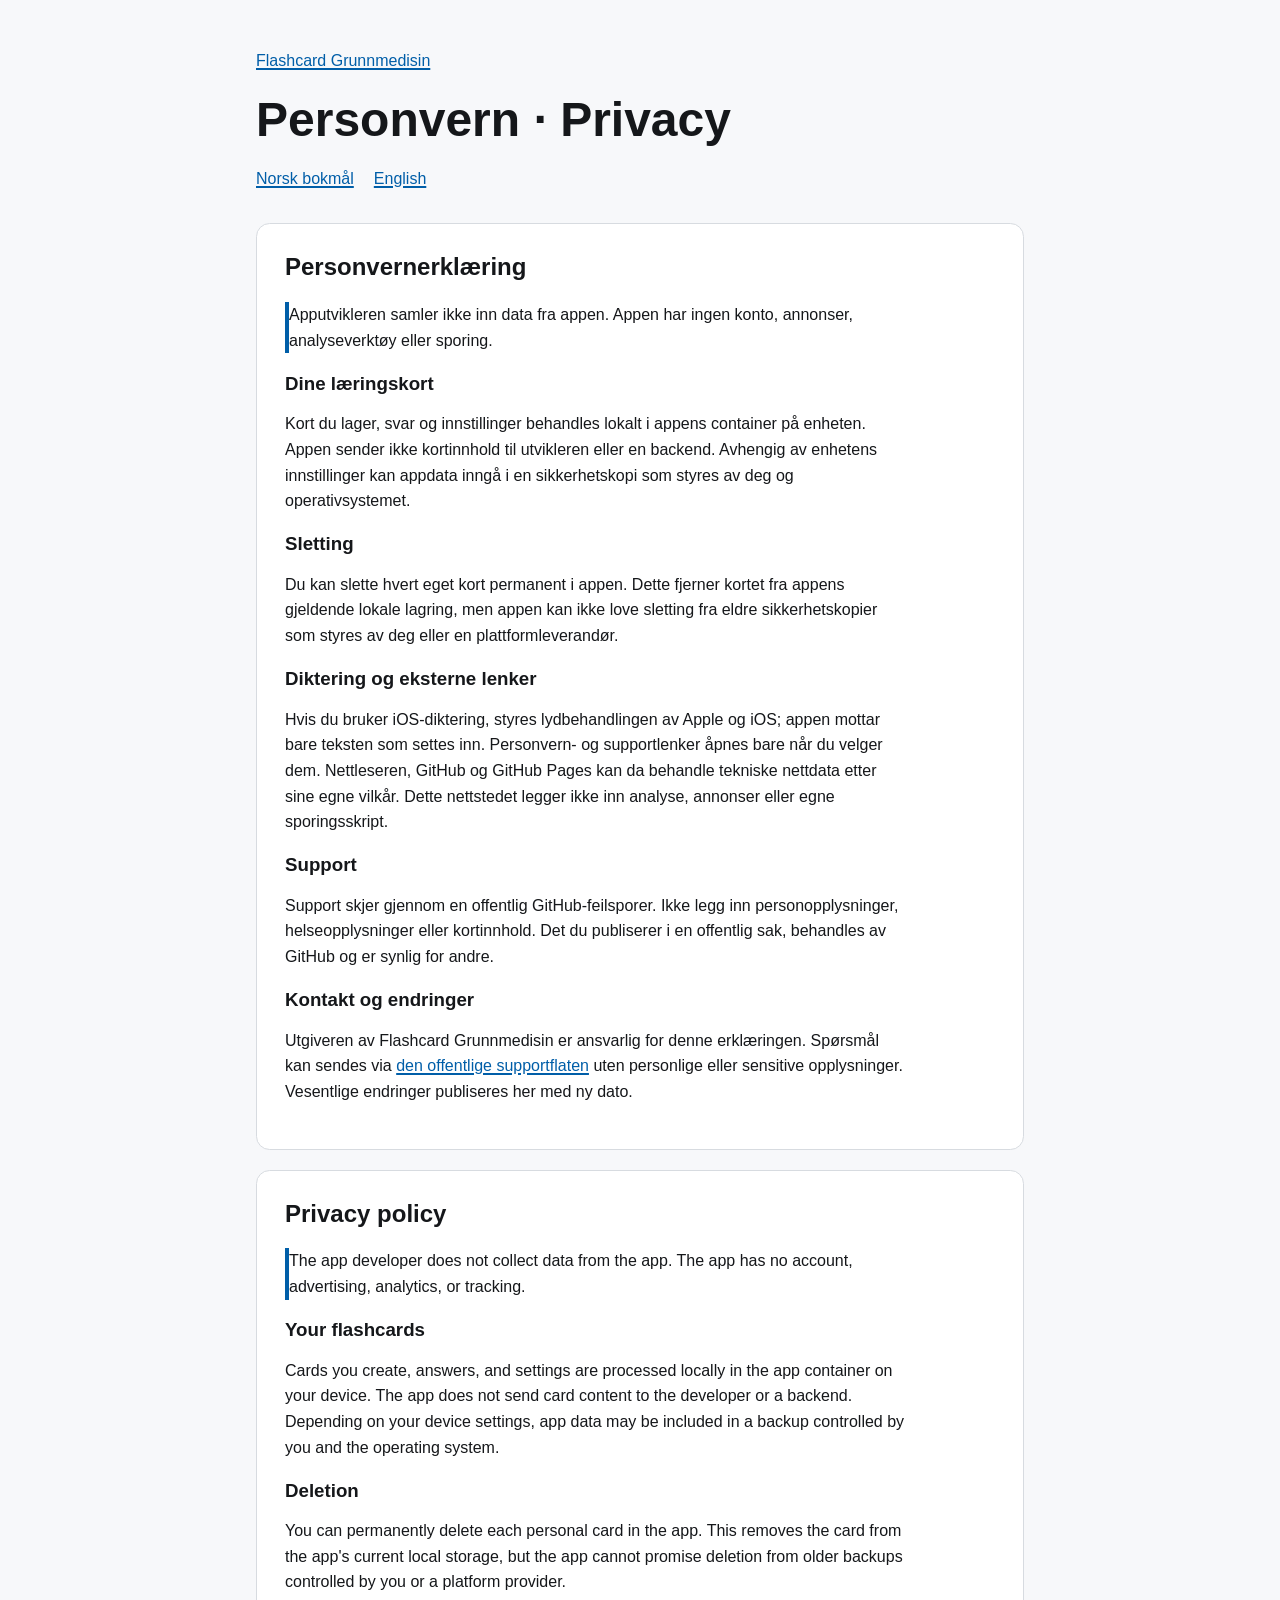
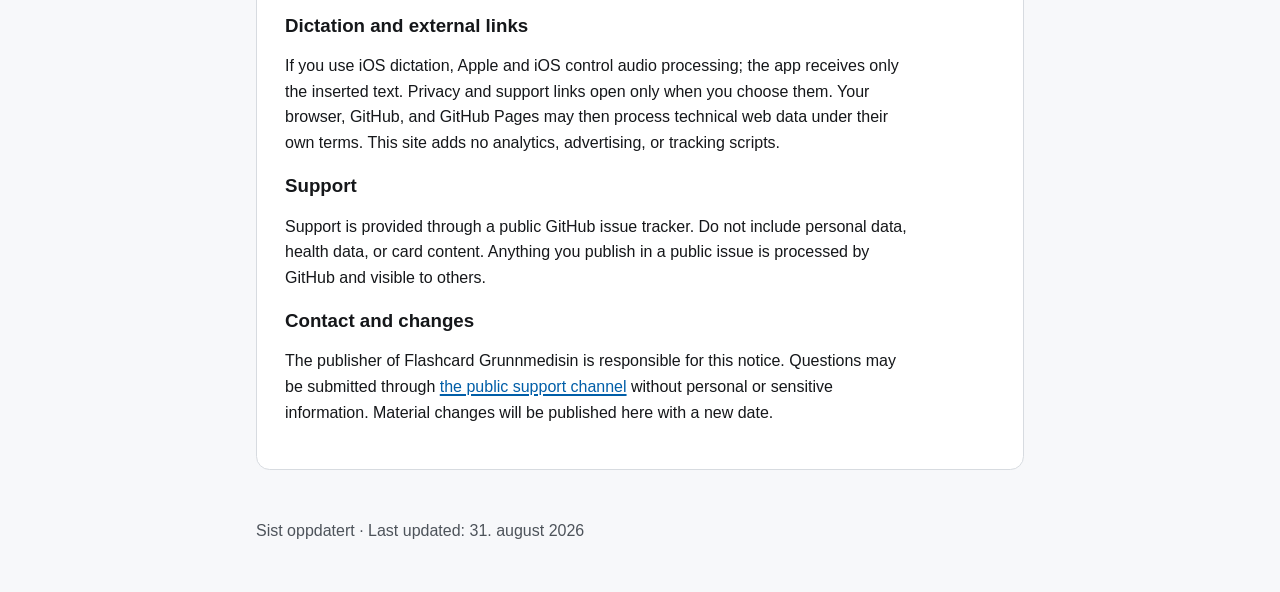
==== privacy/index.html @ 8dfd550e "Add bilingual privacy and support site" ====
<!doctype html>
<html lang="nb">
  <head>
    <meta charset="utf-8">
    <meta name="viewport" content="width=device-width, initial-scale=1">
    <meta name="description" content="Personvernerklæring for Flashcard Grunnmedisin.">
    <title>Personvern – Flashcard Grunnmedisin</title>
    <link rel="stylesheet" href="../styles.css">
  </head>
  <body>
    <a class="skip-link" href="#innhold">Hopp til innhold</a>
    <header>
      <p><a href="../">Flashcard Grunnmedisin</a></p>
      <h1>Personvern · <span lang="en">Privacy</span></h1>
      <ul class="language-links" aria-label="Språkvalg">
        <li><a href="#norsk" lang="nb">Norsk bokmål</a></li>
        <li><a href="#english" lang="en">English</a></li>
      </ul>
    </header>
    <main id="innhold">
      <section id="norsk" lang="nb" aria-labelledby="norsk-tittel">
        <h2 id="norsk-tittel">Personvernerklæring</h2>
        <p class="notice">
          Apputvikleren samler ikke inn data fra appen. Appen har ingen konto, annonser,
          analyseverktøy eller sporing.
        </p>

        <h3>Dine læringskort</h3>
        <p>
          Kort du lager, svar og innstillinger behandles lokalt i appens container på
          enheten. Appen sender ikke kortinnhold til utvikleren eller en backend. Avhengig
          av enhetens innstillinger kan appdata inngå i en sikkerhetskopi som styres av deg
          og operativsystemet.
        </p>

        <h3>Sletting</h3>
        <p>
          Du kan slette hvert eget kort permanent i appen. Dette fjerner kortet fra appens
          gjeldende lokale lagring, men appen kan ikke love sletting fra eldre sikkerhetskopier
          som styres av deg eller en plattformleverandør.
        </p>

        <h3>Diktering og eksterne lenker</h3>
        <p>
          Hvis du bruker iOS-diktering, styres lydbehandlingen av Apple og iOS; appen mottar
          bare teksten som settes inn. Personvern- og supportlenker åpnes bare når du velger
          dem. Nettleseren, GitHub og GitHub Pages kan da behandle tekniske nettdata etter
          sine egne vilkår. Dette nettstedet legger ikke inn analyse, annonser eller egne
          sporingsskript.
        </p>

        <h3>Support</h3>
        <p>
          Support skjer gjennom en offentlig GitHub-feilsporer. Ikke legg inn personopplysninger,
          helseopplysninger eller kortinnhold. Det du publiserer i en offentlig sak, behandles
          av GitHub og er synlig for andre.
        </p>

        <h3>Kontakt og endringer</h3>
        <p>
          Utgiveren av Flashcard Grunnmedisin er ansvarlig for denne erklæringen. Spørsmål kan
          sendes via <a href="https://github.com/matsamlie-afk/flashcard-grunnmedisin-support/issues/new">den offentlige supportflaten</a>
          uten personlige eller sensitive opplysninger. Vesentlige endringer publiseres her med
          ny dato.
        </p>
      </section>

      <section id="english" lang="en" aria-labelledby="english-title">
        <h2 id="english-title">Privacy policy</h2>
        <p class="notice">
          The app developer does not collect data from the app. The app has no account,
          advertising, analytics, or tracking.
        </p>

        <h3>Your flashcards</h3>
        <p>
          Cards you create, answers, and settings are processed locally in the app container
          on your device. The app does not send card content to the developer or a backend.
          Depending on your device settings, app data may be included in a backup controlled
          by you and the operating system.
        </p>

        <h3>Deletion</h3>
        <p>
          You can permanently delete each personal card in the app. This removes the card
          from the app's current local storage, but the app cannot promise deletion from older
          backups controlled by you or a platform provider.
        </p>

        <h3>Dictation and external links</h3>
        <p>
          If you use iOS dictation, Apple and iOS control audio processing; the app receives
          only the inserted text. Privacy and support links open only when you choose them.
          Your browser, GitHub, and GitHub Pages may then process technical web data under
          their own terms. This site adds no analytics, advertising, or tracking scripts.
        </p>

        <h3>Support</h3>
        <p>
          Support is provided through a public GitHub issue tracker. Do not include personal
          data, health data, or card content. Anything you publish in a public issue is
          processed by GitHub and visible to others.
        </p>

        <h3>Contact and changes</h3>
        <p>
          The publisher of Flashcard Grunnmedisin is responsible for this notice. Questions
          may be submitted through <a href="https://github.com/matsamlie-afk/flashcard-grunnmedisin-support/issues/new">the public support channel</a>
          without personal or sensitive information. Material changes will be published here
          with a new date.
        </p>
      </section>
    </main>
    <footer>
      <p>Sist oppdatert · <span lang="en">Last updated:</span> <time datetime="2026-08-31">31. august 2026</time></p>
    </footer>
  </body>
</html>
---- styles.css ----
:root {
  color-scheme: light dark;
  --background: #f7f8fa;
  --surface: #ffffff;
  --text: #15171a;
  --muted: #4d535a;
  --accent: #005ea8;
  --border: #d7dbe0;
  font-family: -apple-system, BlinkMacSystemFont, "Segoe UI", sans-serif;
}

@media (prefers-color-scheme: dark) {
  :root {
    --background: #111315;
    --surface: #1c1f22;
    --text: #f5f7f9;
    --muted: #c1c7ce;
    --accent: #71bdff;
    --border: #3d4349;
  }
}

* {
  box-sizing: border-box;
}

html {
  font-size: 100%;
}

body {
  margin: 0;
  background: var(--background);
  color: var(--text);
  font-size: 1rem;
  line-height: 1.6;
}

a {
  color: var(--accent);
  text-decoration-thickness: 0.1em;
  text-underline-offset: 0.15em;
}

a:focus-visible {
  outline: 0.2rem solid var(--accent);
  outline-offset: 0.2rem;
  border-radius: 0.15rem;
}

.skip-link {
  position: absolute;
  left: 1rem;
  top: -5rem;
  padding: 0.75rem 1rem;
  background: var(--surface);
  color: var(--text);
  border: 0.125rem solid var(--accent);
  z-index: 10;
}

.skip-link:focus {
  top: 1rem;
}

header,
main,
footer {
  width: min(100% - 2rem, 48rem);
  margin-inline: auto;
}

header {
  padding-block: 2rem 1rem;
}

main {
  display: grid;
  gap: 1.25rem;
  padding-bottom: 2rem;
}

section,
.card {
  padding: clamp(1rem, 3vw, 1.75rem);
  background: var(--surface);
  border: 0.0625rem solid var(--border);
  border-radius: 0.85rem;
}

h1,
h2,
h3 {
  line-height: 1.25;
}

h1 {
  margin: 0 0 0.5rem;
  font-size: clamp(2rem, 7vw, 3rem);
}

h2 {
  margin-top: 0;
}

h3 {
  margin-bottom: 0.25rem;
}

p,
ul,
ol {
  max-width: 70ch;
}

.lede,
.meta {
  color: var(--muted);
}

.language-links,
.page-links {
  display: flex;
  flex-wrap: wrap;
  gap: 0.75rem 1.25rem;
  padding: 0;
  list-style: none;
}

.notice {
  border-left: 0.3rem solid var(--accent);
}

footer {
  padding-block: 0 2rem;
  color: var(--muted);
}

@media (forced-colors: active) {
  section,
  .card {
    border: 0.125rem solid CanvasText;
  }
}
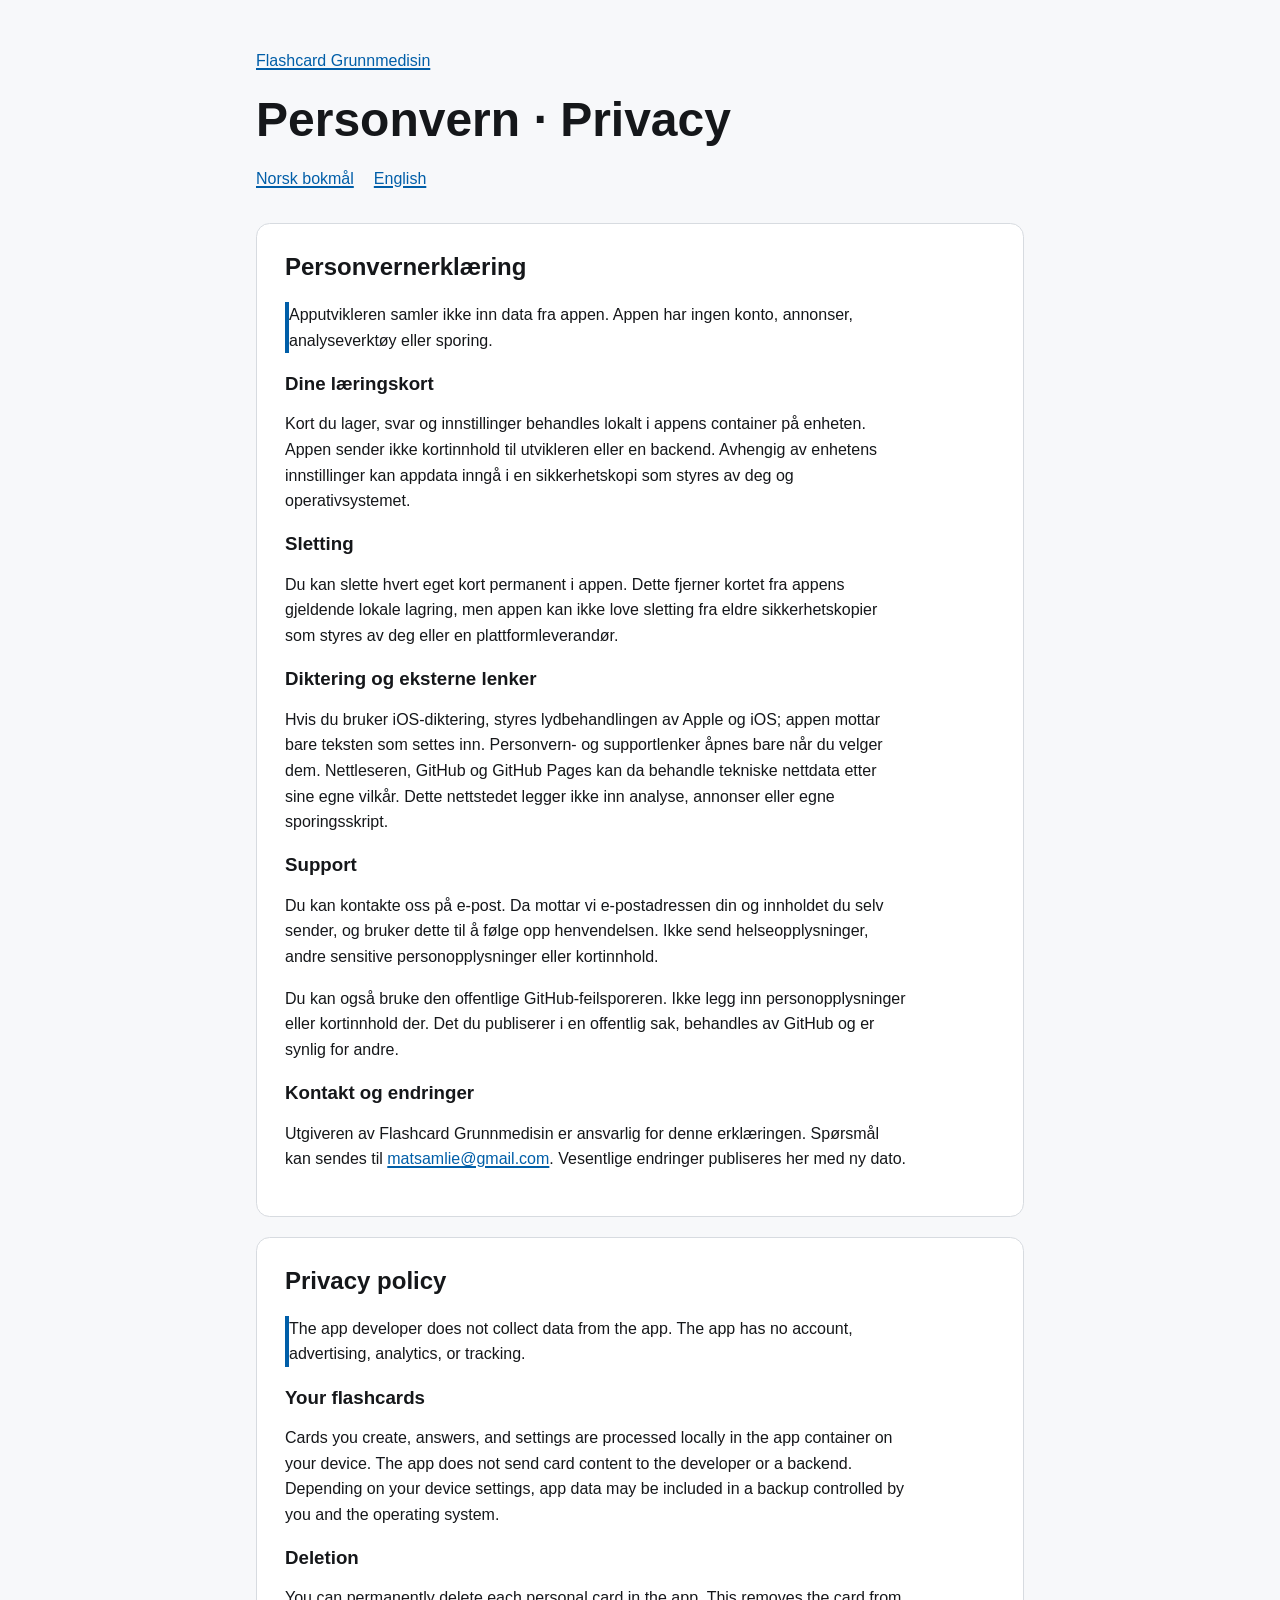
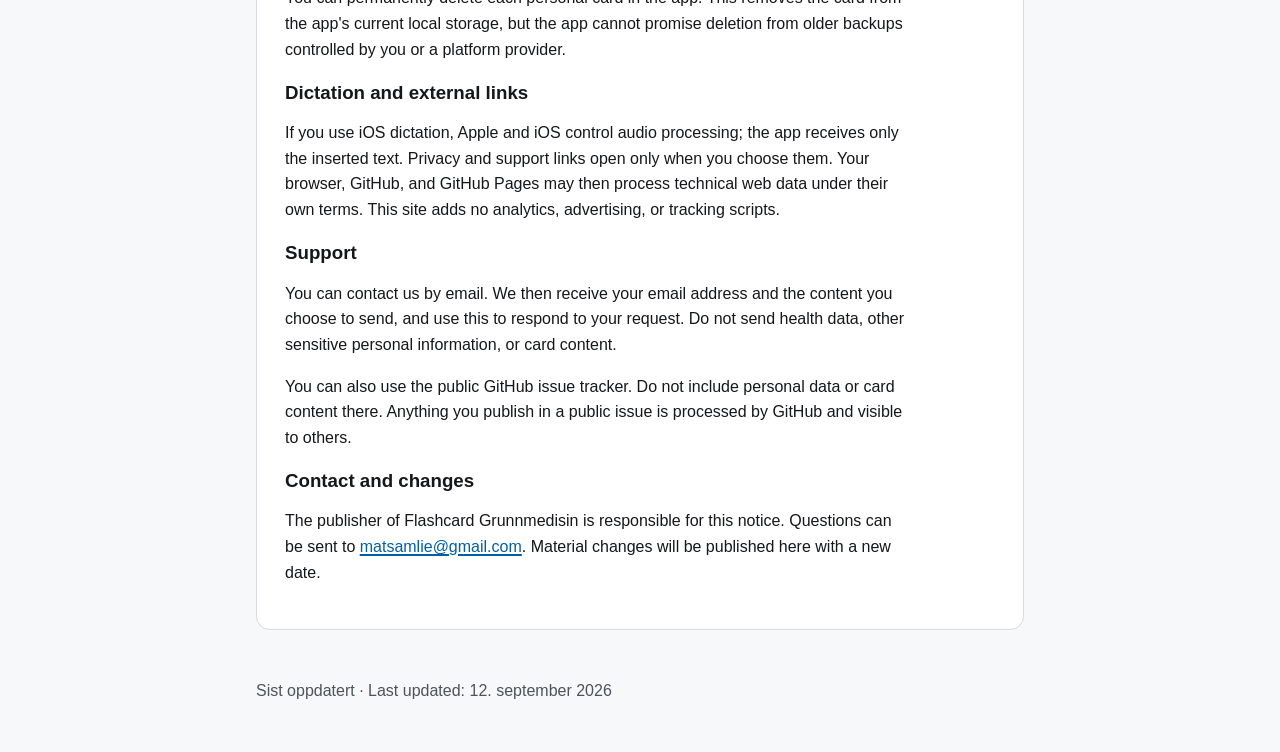
==== commit 6f3d116e: "Add approved email support contact in both languages" ====
--- a/privacy/index.html
+++ b/privacy/index.html
@@ -5,6 +5,7 @@
     <meta name="viewport" content="width=device-width, initial-scale=1">
     <meta name="description" content="Personvernerklæring for Flashcard Grunnmedisin.">
     <title>Personvern – Flashcard Grunnmedisin</title>
+    <link rel="icon" href="../favicon.svg" type="image/svg+xml">
     <link rel="stylesheet" href="../styles.css">
   </head>
   <body>
@@ -51,17 +52,21 @@
 
         <h3>Support</h3>
         <p>
-          Support skjer gjennom en offentlig GitHub-feilsporer. Ikke legg inn personopplysninger,
-          helseopplysninger eller kortinnhold. Det du publiserer i en offentlig sak, behandles
+          Du kan kontakte oss på e-post. Da mottar vi e-postadressen din og innholdet du selv
+          sender, og bruker dette til å følge opp henvendelsen. Ikke send helseopplysninger,
+          andre sensitive personopplysninger eller kortinnhold.
+        </p>
+        <p>
+          Du kan også bruke den offentlige GitHub-feilsporeren. Ikke legg inn personopplysninger
+          eller kortinnhold der. Det du publiserer i en offentlig sak, behandles
           av GitHub og er synlig for andre.
         </p>
 
         <h3>Kontakt og endringer</h3>
         <p>
           Utgiveren av Flashcard Grunnmedisin er ansvarlig for denne erklæringen. Spørsmål kan
-          sendes via <a href="https://github.com/matsamlie-afk/flashcard-grunnmedisin-support/issues/new">den offentlige supportflaten</a>
-          uten personlige eller sensitive opplysninger. Vesentlige endringer publiseres her med
-          ny dato.
+          sendes til <a href="mailto:matsamlie@gmail.com">matsamlie@gmail.com</a>.
+          Vesentlige endringer publiseres her med ny dato.
         </p>
       </section>
 
@@ -97,22 +102,26 @@
 
         <h3>Support</h3>
         <p>
-          Support is provided through a public GitHub issue tracker. Do not include personal
-          data, health data, or card content. Anything you publish in a public issue is
+          You can contact us by email. We then receive your email address and the content
+          you choose to send, and use this to respond to your request. Do not send health
+          data, other sensitive personal information, or card content.
+        </p>
+        <p>
+          You can also use the public GitHub issue tracker. Do not include personal data
+          or card content there. Anything you publish in a public issue is
           processed by GitHub and visible to others.
         </p>
 
         <h3>Contact and changes</h3>
         <p>
           The publisher of Flashcard Grunnmedisin is responsible for this notice. Questions
-          may be submitted through <a href="https://github.com/matsamlie-afk/flashcard-grunnmedisin-support/issues/new">the public support channel</a>
-          without personal or sensitive information. Material changes will be published here
-          with a new date.
+          can be sent to <a href="mailto:matsamlie@gmail.com">matsamlie@gmail.com</a>.
+          Material changes will be published here with a new date.
         </p>
       </section>
     </main>
     <footer>
-      <p>Sist oppdatert · <span lang="en">Last updated:</span> <time datetime="2026-08-31">31. august 2026</time></p>
+      <p>Sist oppdatert · <span lang="en">Last updated:</span> <time datetime="2026-09-12">12. september 2026</time></p>
     </footer>
   </body>
 </html>
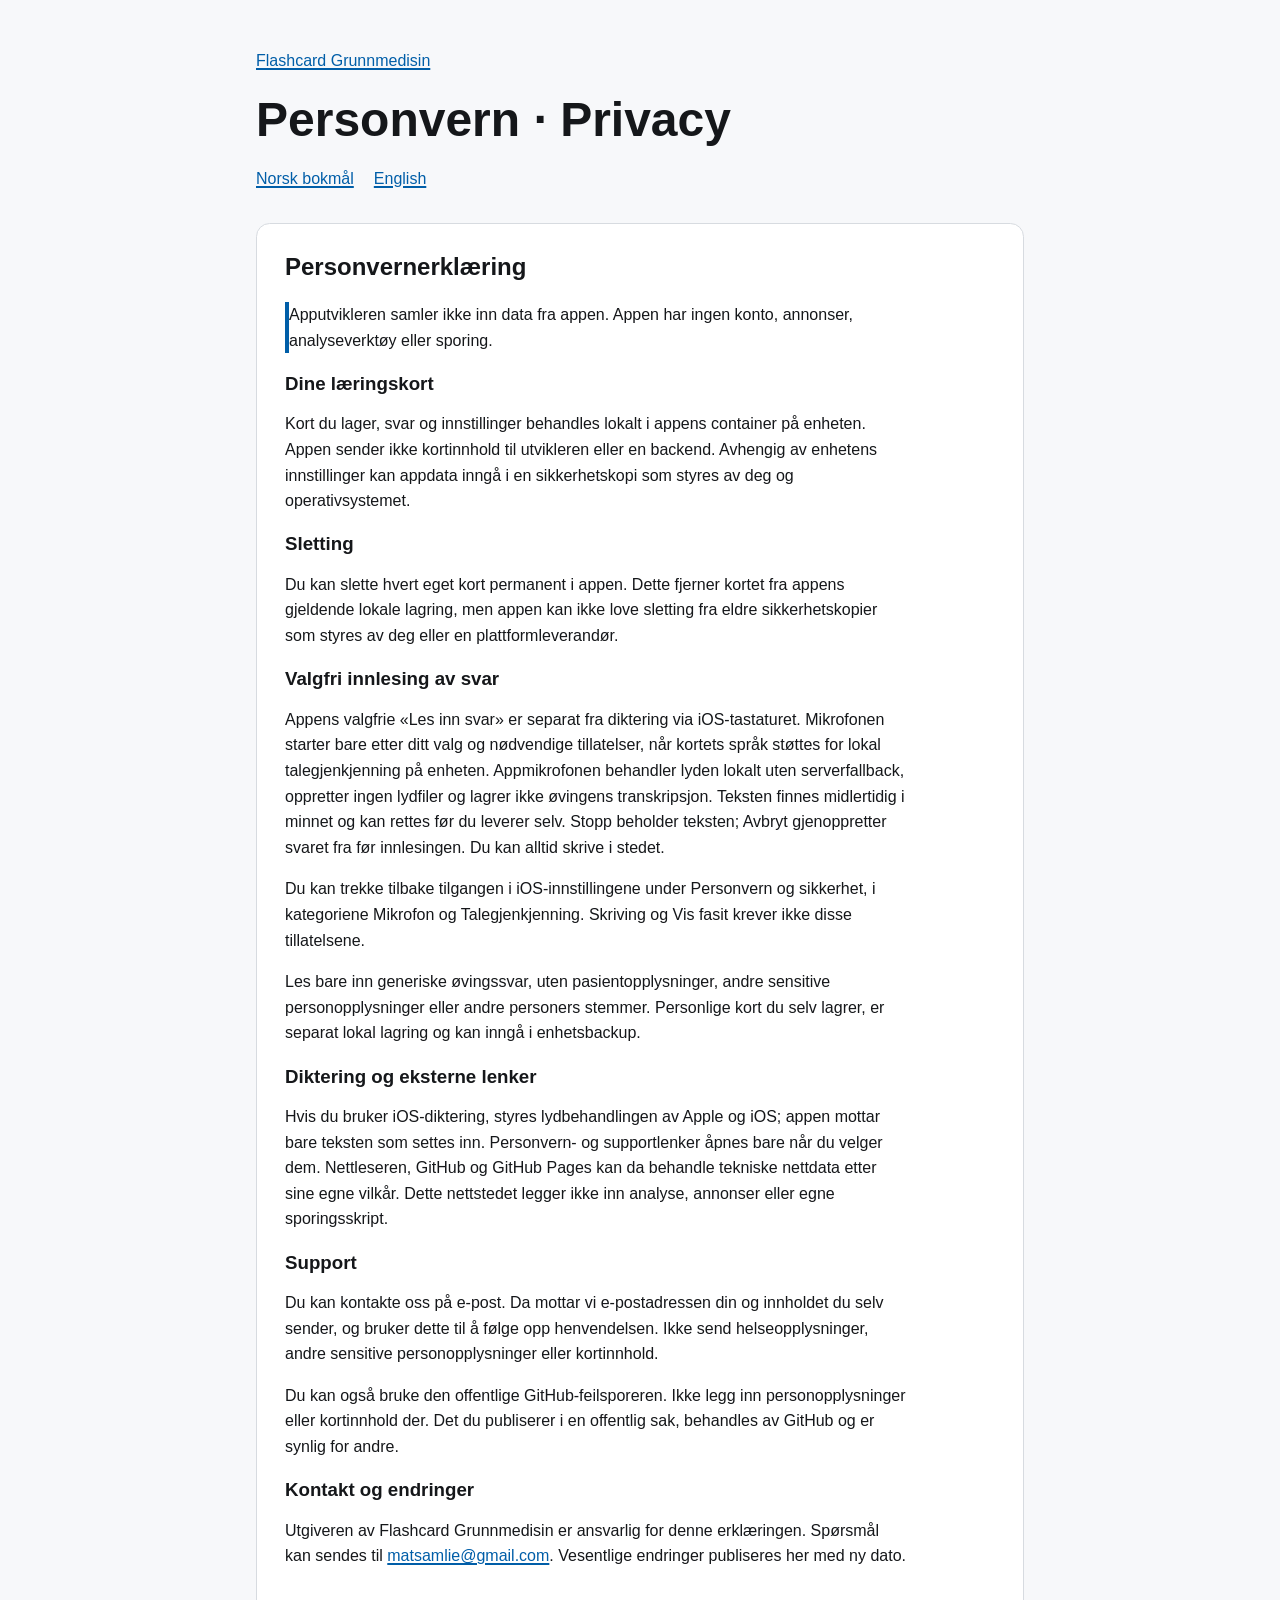
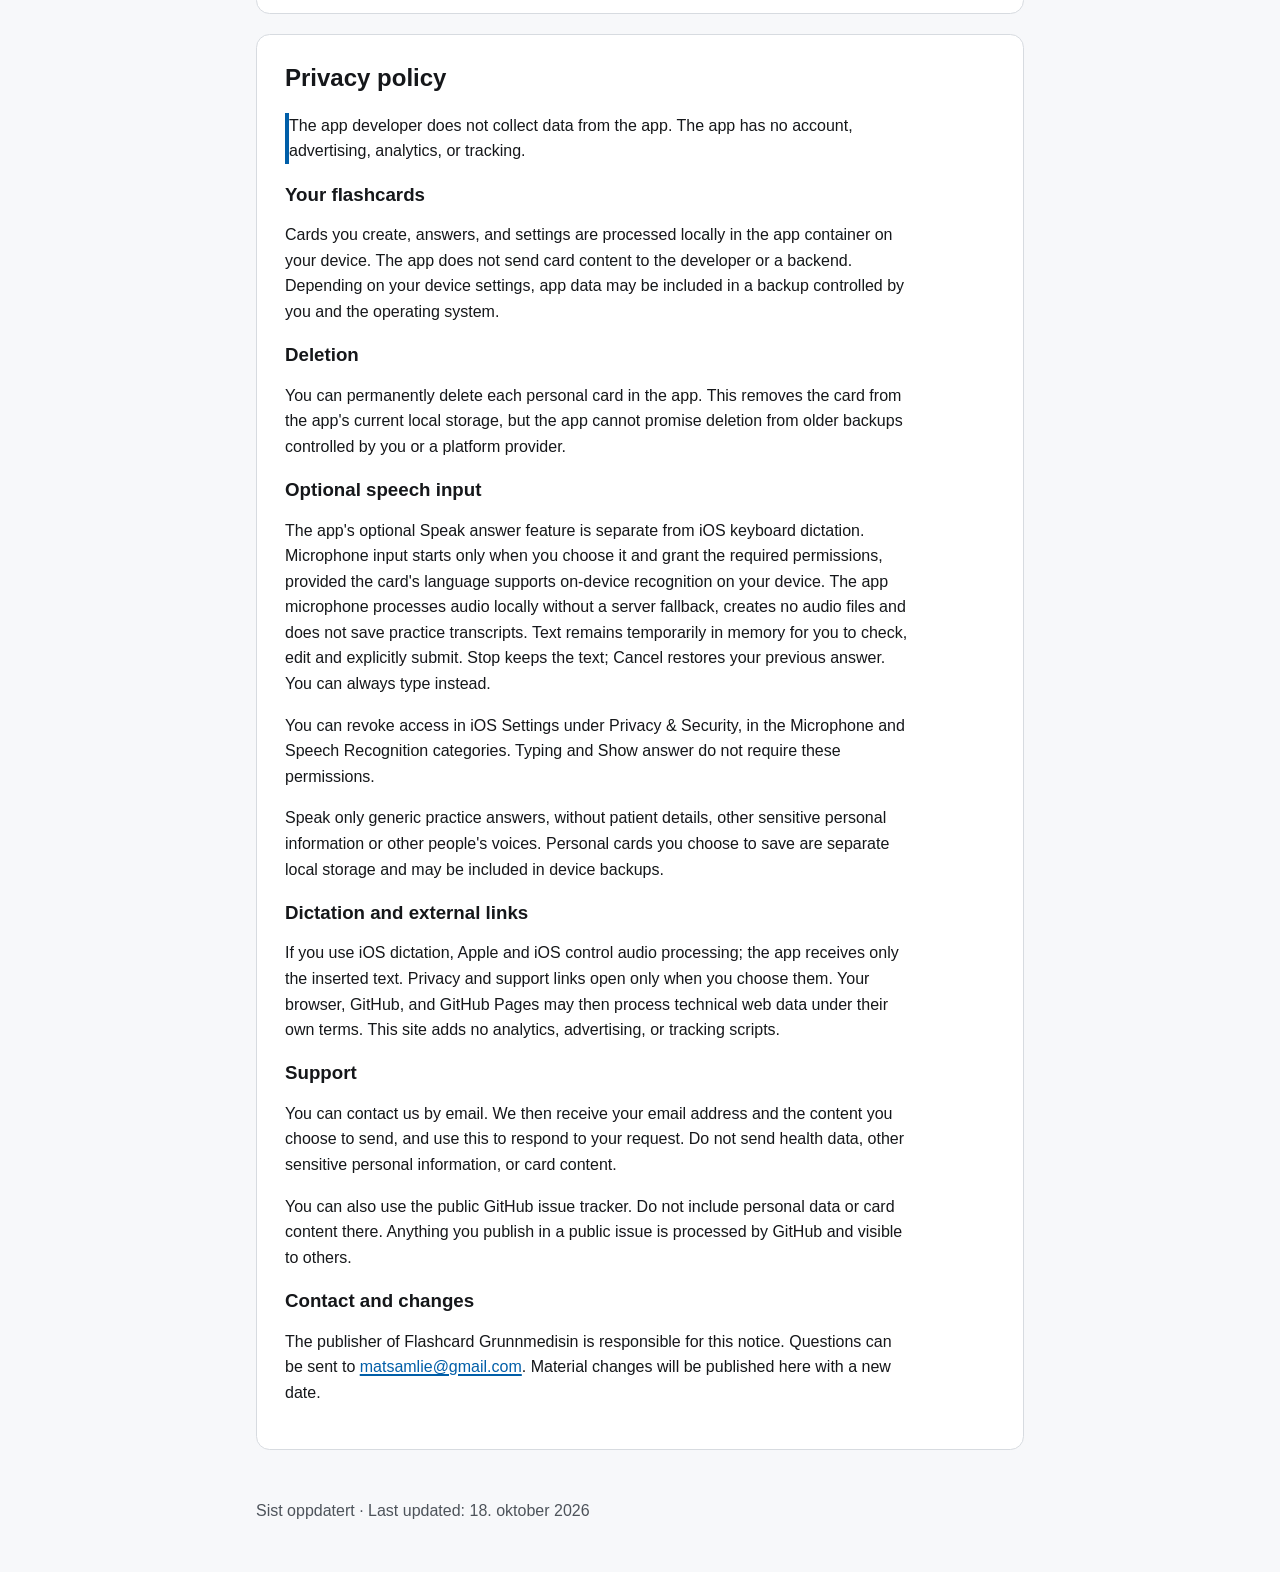
==== commit 7efd019b: "Publish bilingual privacy and support pages" ====
--- a/privacy/index.html
+++ b/privacy/index.html
@@ -9,7 +9,7 @@
     <link rel="stylesheet" href="../styles.css">
   </head>
   <body>
-    <a class="skip-link" href="#innhold">Hopp til innhold</a>
+    <a class="skip-link" href="#innhold">Hopp til innhold · <span lang="en">Skip to content</span></a>
     <header>
       <p><a href="../">Flashcard Grunnmedisin</a></p>
       <h1>Personvern · <span lang="en">Privacy</span></h1>
@@ -39,6 +39,27 @@
           Du kan slette hvert eget kort permanent i appen. Dette fjerner kortet fra appens
           gjeldende lokale lagring, men appen kan ikke love sletting fra eldre sikkerhetskopier
           som styres av deg eller en plattformleverandør.
+        </p>
+
+        <h3>Valgfri innlesing av svar</h3>
+        <p>
+          Appens valgfrie «Les inn svar» er separat fra diktering via iOS-tastaturet.
+          Mikrofonen starter bare etter ditt valg og nødvendige tillatelser, når kortets
+          språk støttes for lokal talegjenkjenning på enheten. Appmikrofonen behandler
+          lyden lokalt uten serverfallback, oppretter ingen lydfiler og lagrer ikke
+          øvingens transkripsjon. Teksten finnes midlertidig i minnet og kan rettes før
+          du leverer selv. Stopp beholder teksten; Avbryt gjenoppretter svaret fra før
+          innlesingen. Du kan alltid skrive i stedet.
+        </p>
+        <p>
+          Du kan trekke tilbake tilgangen i iOS-innstillingene under Personvern og
+          sikkerhet, i kategoriene Mikrofon og Talegjenkjenning. Skriving og Vis fasit
+          krever ikke disse tillatelsene.
+        </p>
+        <p>
+          Les bare inn generiske øvingssvar, uten pasientopplysninger, andre sensitive
+          personopplysninger eller andre personers stemmer. Personlige kort du selv
+          lagrer, er separat lokal lagring og kan inngå i enhetsbackup.
         </p>
 
         <h3>Diktering og eksterne lenker</h3>
@@ -92,6 +113,28 @@
           backups controlled by you or a platform provider.
         </p>
 
+        <h3>Optional speech input</h3>
+        <p>
+          The app's optional Speak answer feature is separate from iOS keyboard dictation.
+          Microphone input starts only when you choose it and grant the required
+          permissions, provided the card's language supports on-device recognition on
+          your device. The app microphone processes audio locally without a server
+          fallback, creates no audio files and does not save practice transcripts. Text
+          remains temporarily in memory for you to check, edit and explicitly submit.
+          Stop keeps the text; Cancel restores your previous answer. You can always
+          type instead.
+        </p>
+        <p>
+          You can revoke access in iOS Settings under Privacy &amp; Security, in the
+          Microphone and Speech Recognition categories. Typing and Show answer do not
+          require these permissions.
+        </p>
+        <p>
+          Speak only generic practice answers, without patient details, other sensitive
+          personal information or other people's voices. Personal cards you choose to
+          save are separate local storage and may be included in device backups.
+        </p>
+
         <h3>Dictation and external links</h3>
         <p>
           If you use iOS dictation, Apple and iOS control audio processing; the app receives
@@ -121,7 +164,7 @@
       </section>
     </main>
     <footer>
-      <p>Sist oppdatert · <span lang="en">Last updated:</span> <time datetime="2026-09-12">12. september 2026</time></p>
+      <p>Sist oppdatert · <span lang="en">Last updated:</span> <time datetime="2026-10-18">18. oktober 2026</time></p>
     </footer>
   </body>
 </html>
